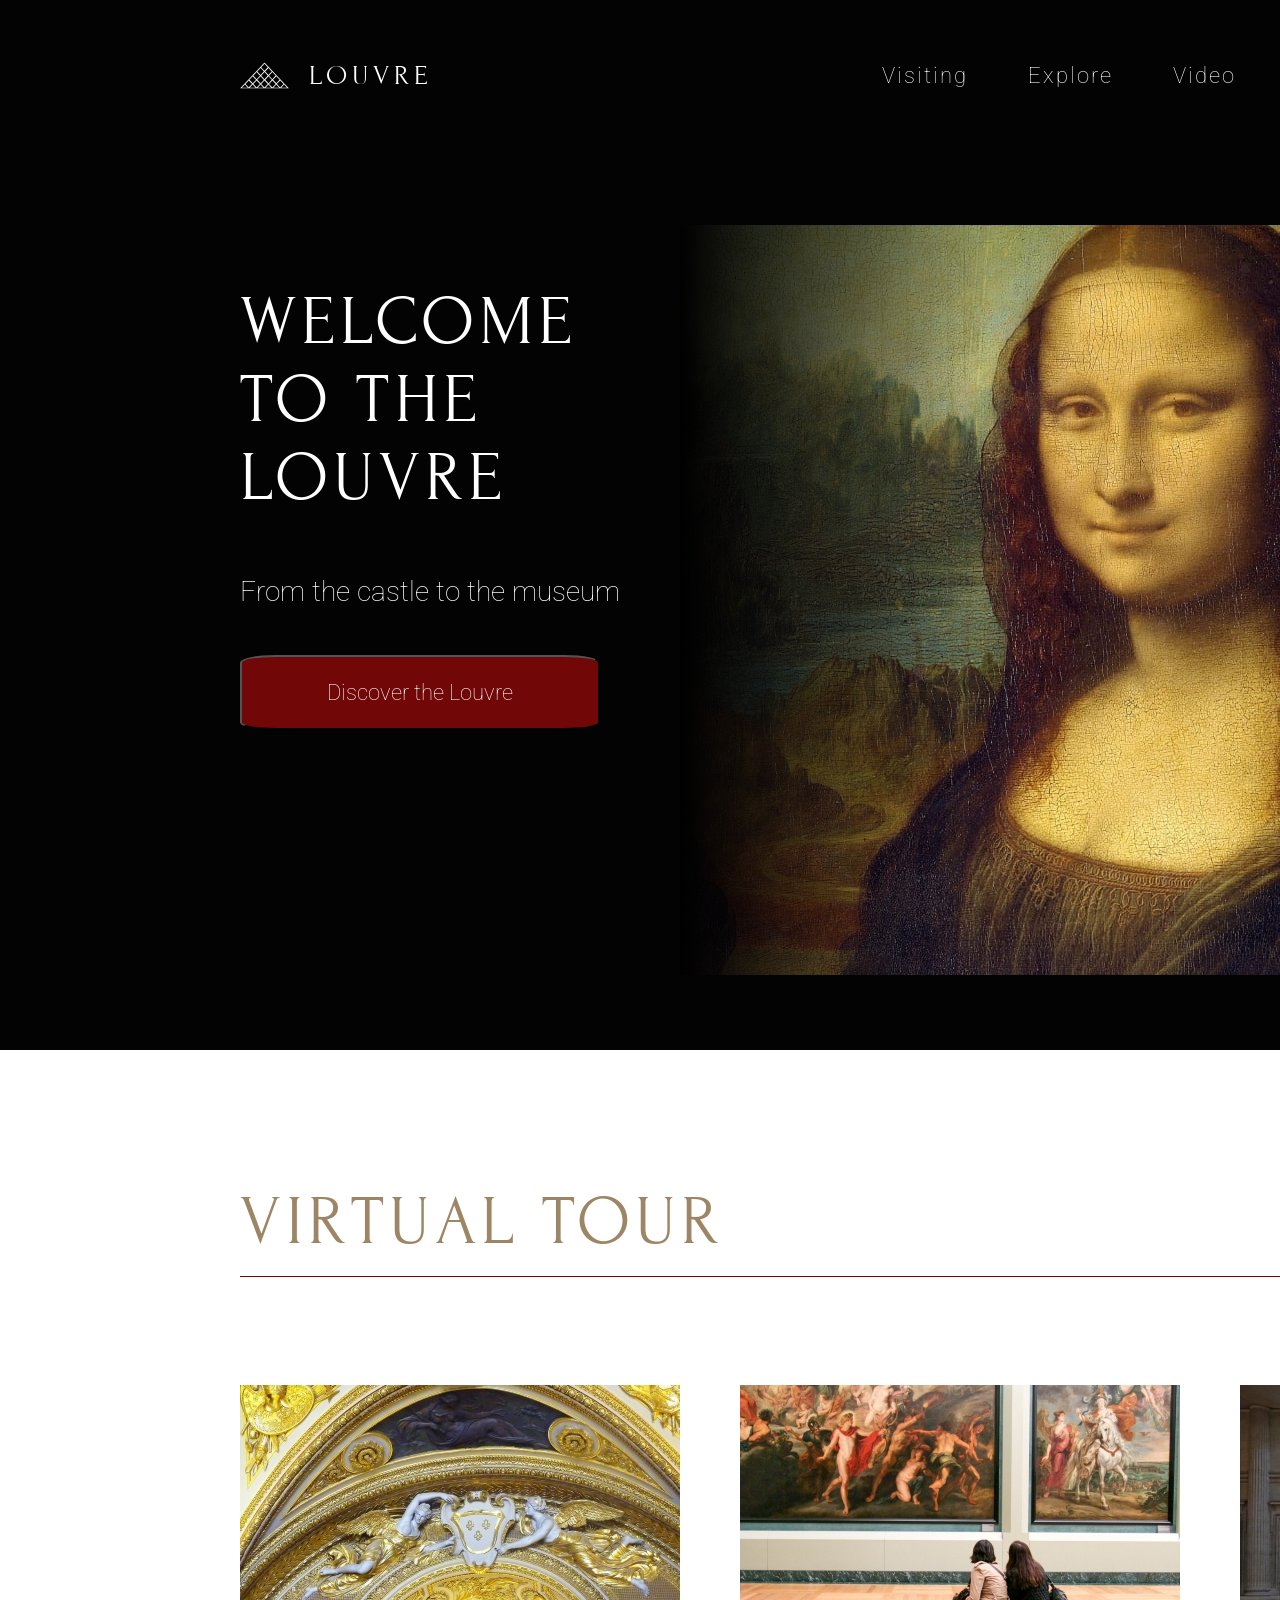
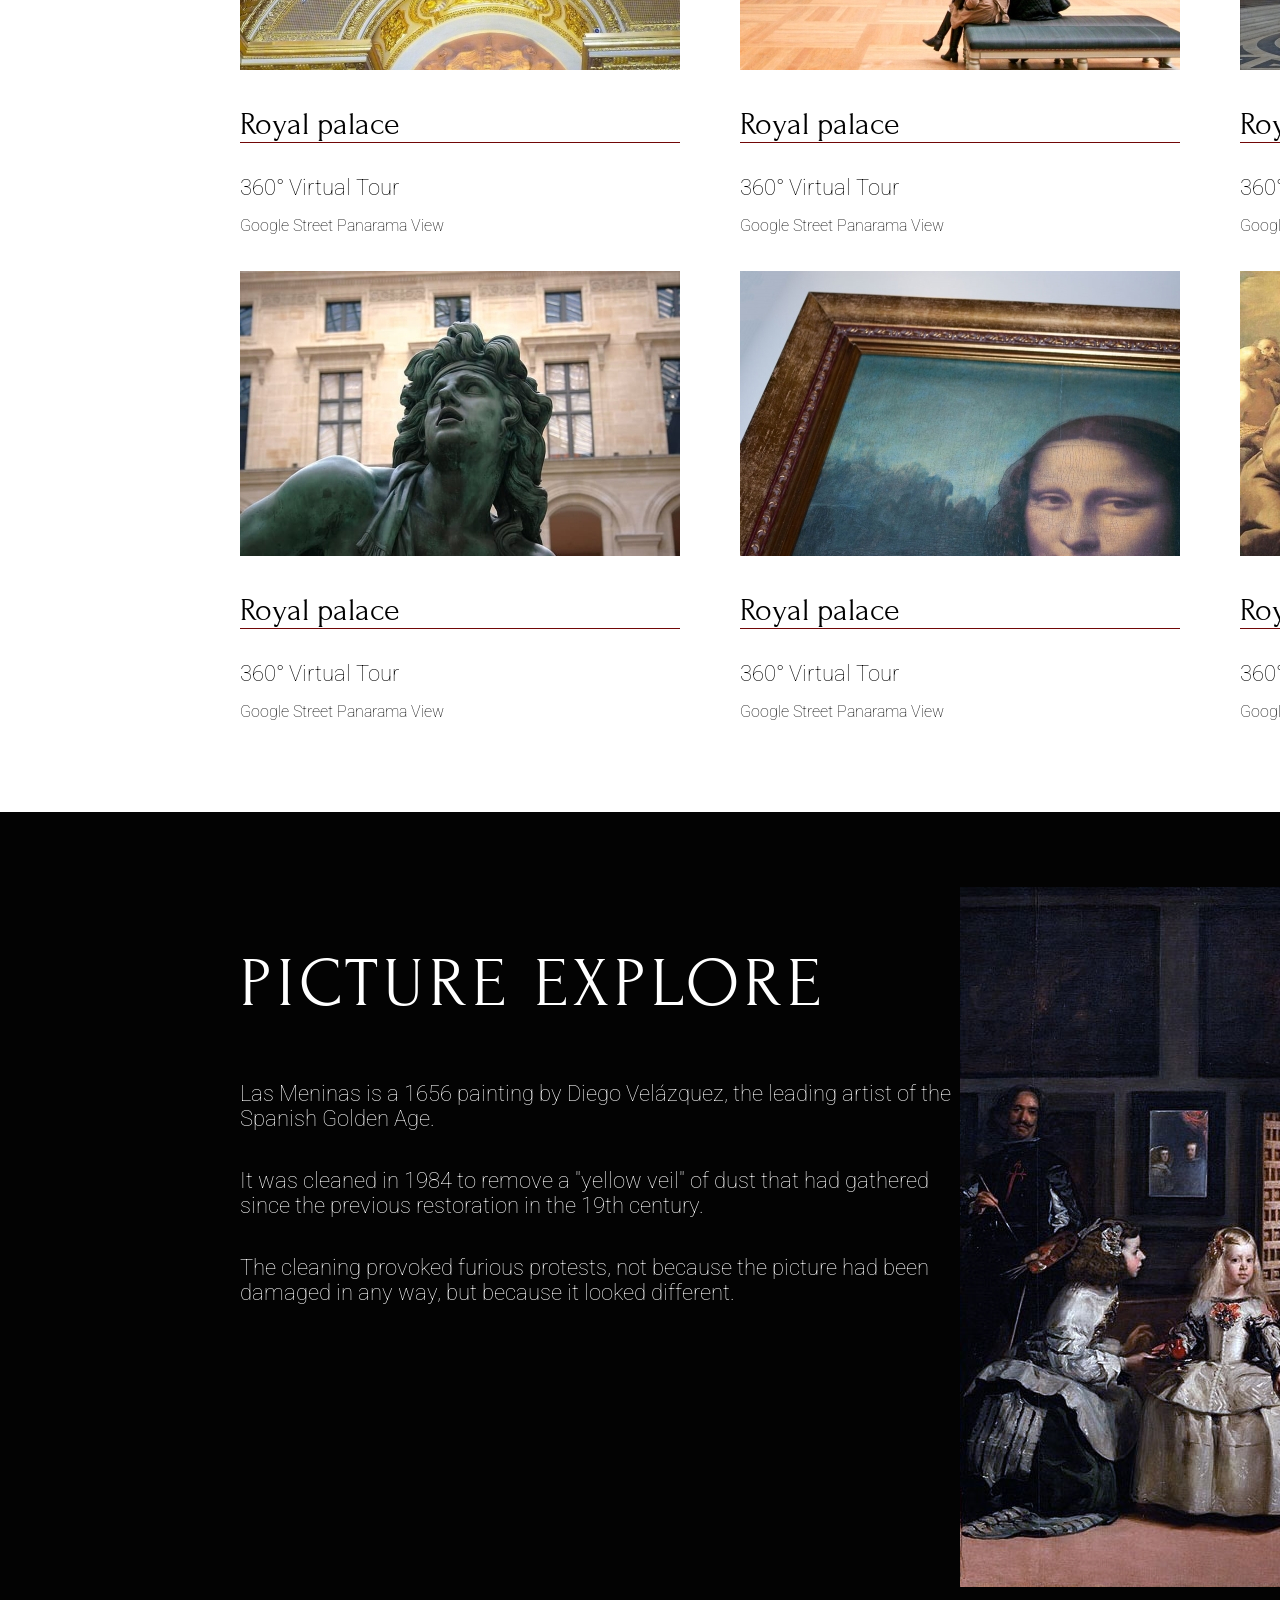
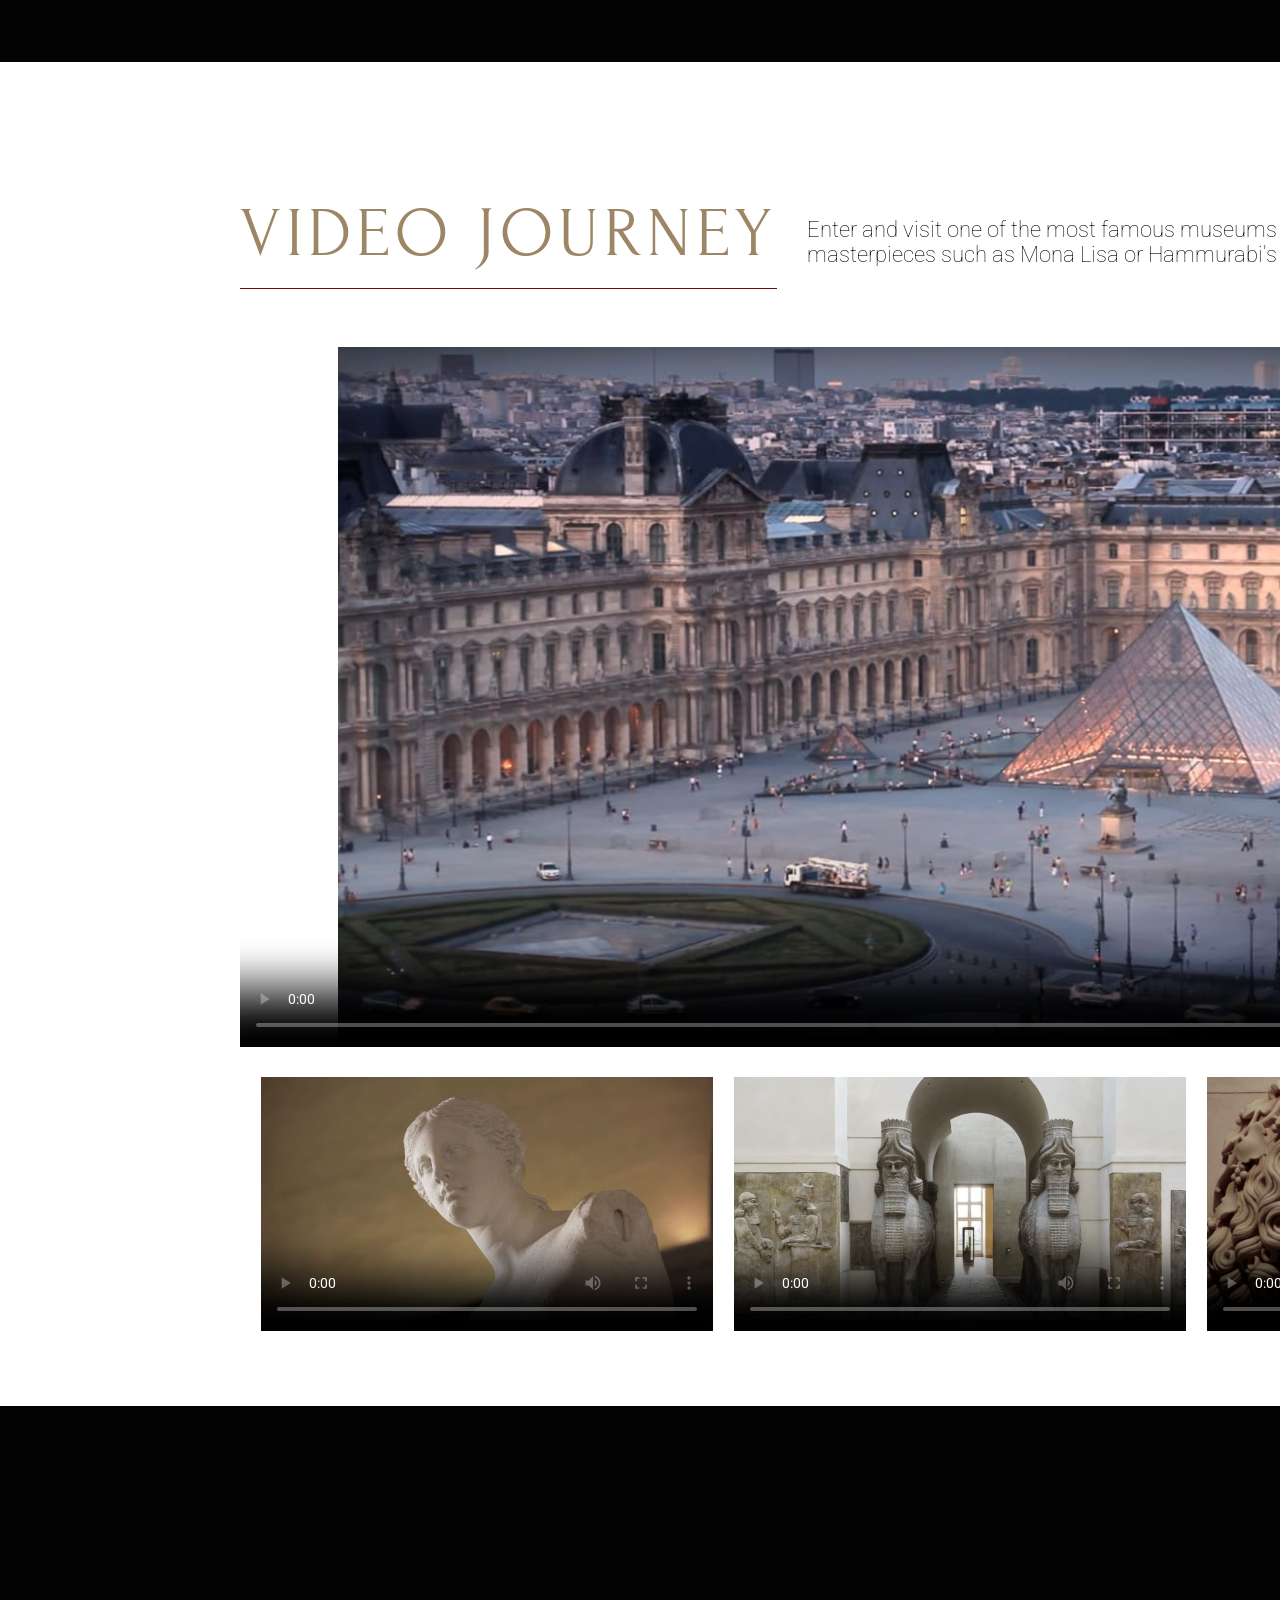
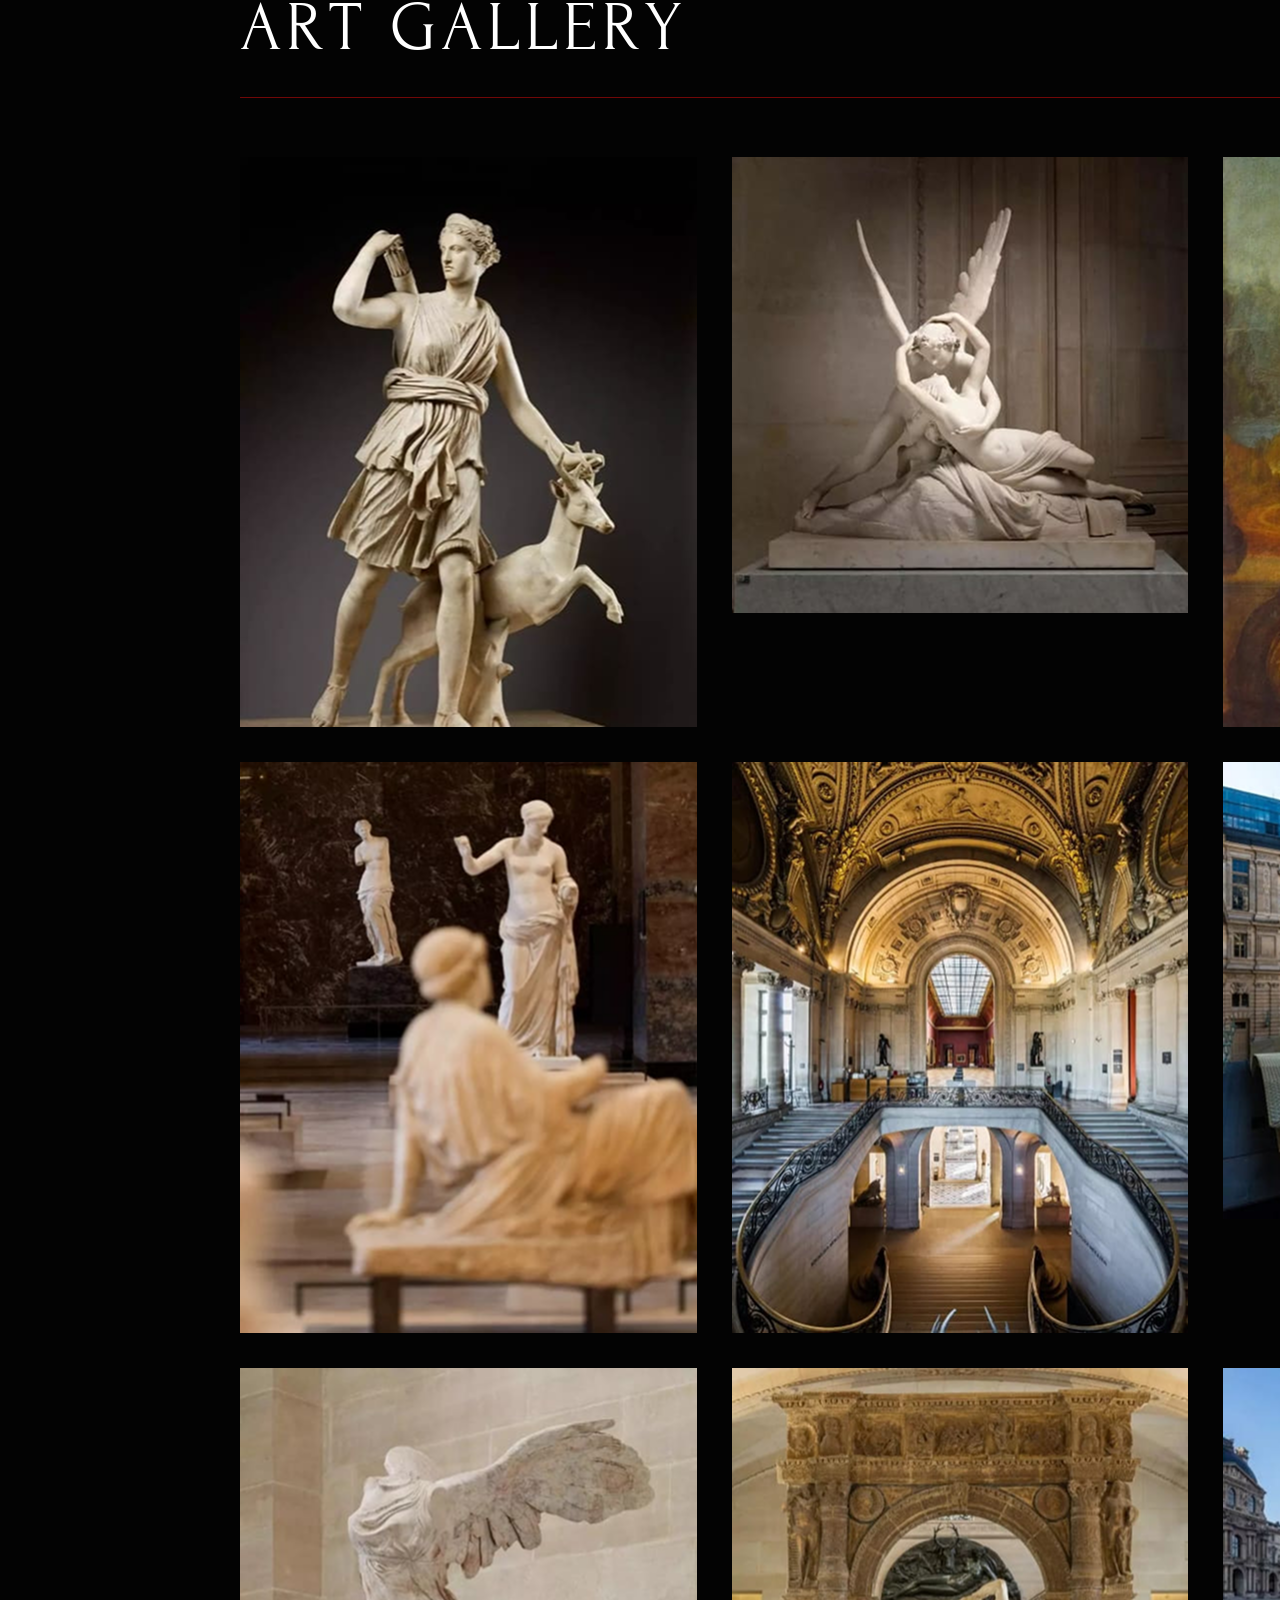
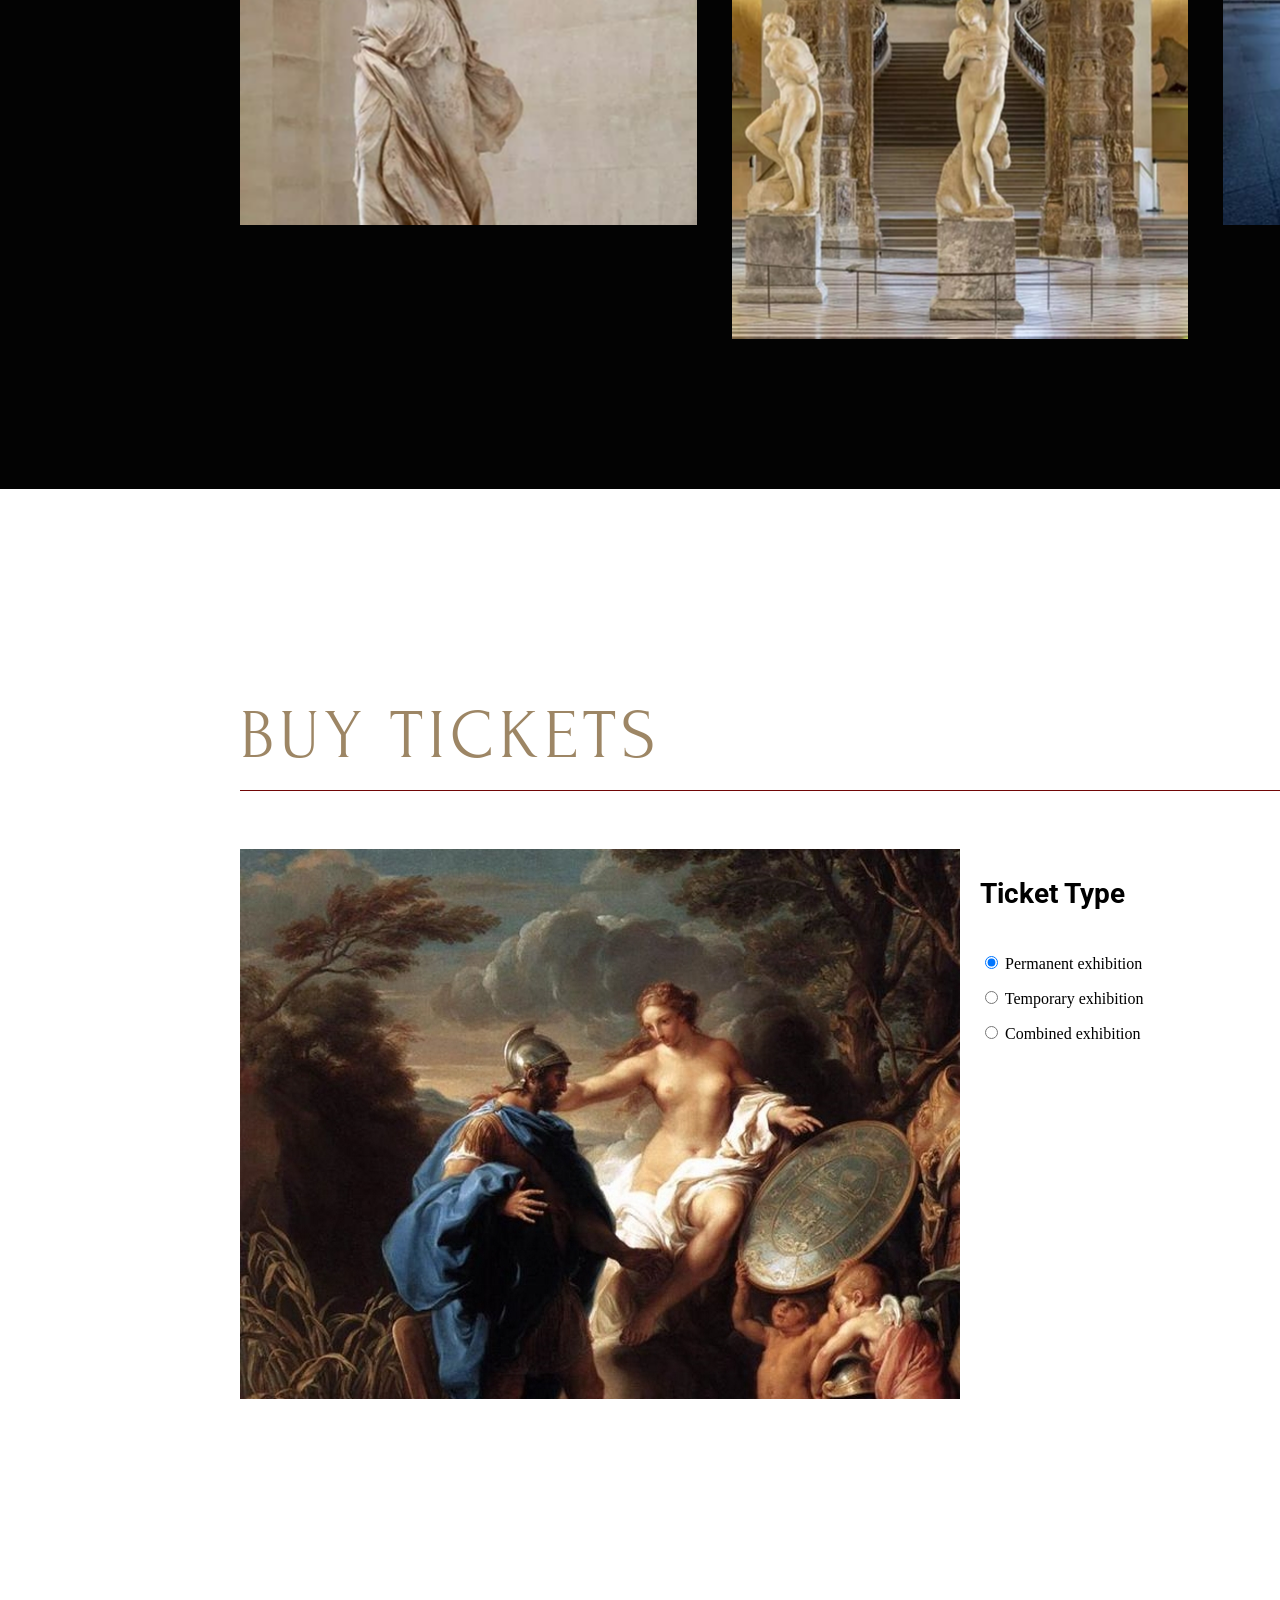
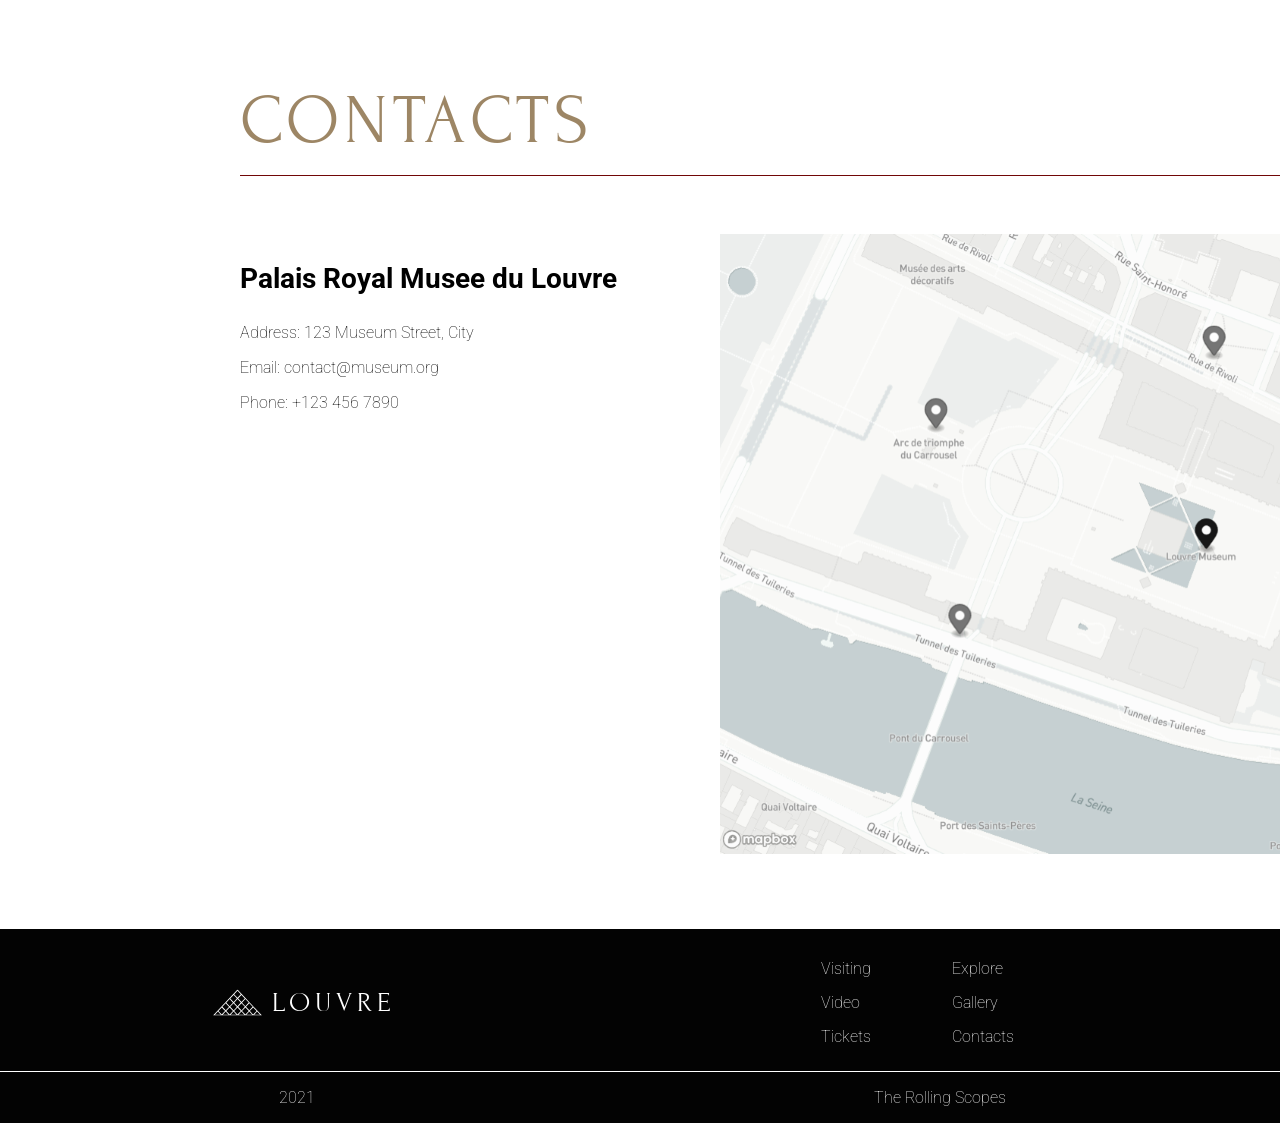
==== index1.html @ 19743699 "docs: doc transfer" ====
<!DOCTYPE html>
<html>
<head>
    <meta charset="UTF-8" />
    <title>museum</title>
    <link rel="stylesheet" href="style.css" />
    <link rel="icon" href="assets/favicon.ico" />
<link rel="preconnect" href="https://fonts.googleapis.com">
<link rel="preconnect" href="https://fonts.gstatic.com" crossorigin>
<link href="https://fonts.googleapis.com/css2?family=Forum&family=Roboto:ital,wght@0,100..900;1,100..900&display=swap" rel="stylesheet">

</head>
<body>
    <header>
<div class="header-container">
    <div class="logo">
        <img src="/assets/img/Frame.svg" class="logo" srcset="" alt="logo">
        <p class="p_logo">LOUVRE</p>
    </div>
    <div class="nav">
        <ul class="header_nav">
            <li>Visiting</li>
            <li>Explore</li>
            <li>Video</li>
            <li>Gallery</li>
            <li>Tickets</li>
            <li>Contacts</li>
        </ul>
    </div>
</div>
    </header>
    <main> 
    <section class="dark-section welcome">
<div class="welcome">
    <div class="welcome_text">
        <h2>WELCOME <br> TO THE LOUVRE</h2>
        <h5>From the castle to the museum</h5>
        <button class="welcome_button">Discover the Louvre</button>
    </div>
    <img src="/assets/img/1.png" alt="welcome" class="welcome">
</div>
    </section>

        <section class="virtual_tour">
    <div class="section_container visiting">
<h2 class="h2_white">VIRTUAL TOUR</h2>
<div class="gallery">
    <article>
        <img src="/assets/img/Rectangle-5.jpg" alt="">
        <h3>Royal palace</h3>
        <h5>360° Virtual Tour</h5>
        <p>Google Street Panarama View</p>
    </article>
    <article>
        <img src="/assets/img/Rectangle-4.jpg" alt="">
        <h3>Royal palace</h3>
        <h5>360° Virtual Tour</h5>
        <p>Google Street Panarama View</p>
    </article>
    <article>
                <img src="/assets/img/Rectangle-3.jpg" alt="">
        <h3>Royal palace</h3>
        <h5>360° Virtual Tour</h5>
        <p>Google Street Panarama View</p>
    </article>
    <article>
                <img src="/assets/img/Rectangle-2.jpg" alt="">
        <h3>Royal palace</h3>
        <h5>360° Virtual Tour</h5>
        <p>Google Street Panarama View</p>
    </article>
    <article>
                <img src="/assets/img/Rectangle-1.jpg" alt="">
        <h3>Royal palace</h3>
        <h5>360° Virtual Tour</h5>
        <p>Google Street Panarama View</p>
    </article>
    <article>
                <img src="/assets/img/Rectangle.jpg" alt="">
        <h3>Royal palace</h3>
        <h5>360° Virtual Tour</h5>
        <p>Google Street Panarama View</p>
    </article>
</div>
    </div>
    </section>

        <section class="dark-section explore">
    <div class="section_container explore">
<div class="explore">
    <h2>Picture explore</h2>
    <h5>Las Meninas is a 1656 painting by Diego Velázquez, the leading artist of the Spanish Golden Age.
    </h5>
    <h5>It was cleaned in 1984 to remove a "yellow veil" of dust that had gathered since the previous restoration in the 19th century.</h5>
    <h5>The cleaning provoked furious protests, not because the picture had been damaged in any way, but because it looked different.</h5>
</div>
<img src="/assets/img/Rectangle1.png" alt="">
    </div>
    </section>

        <section class="section video">
    <div class="section_container video_gallery">
        <div class="text">
<h2 class="h2_white">video journey</h2>
<h5>Enter and visit one of the most famous museums in the world and enjoy masterpieces such as Mona Lisa or Hammurabi's Code</h5>
</div>
<div class="video">
<video
  src="assets/video/video.mp4"
  poster="assets/video/poster0.jpg"
  controls
class="video_first"></video>
<div class="other_video">
<video
  src="assets/video/video1.mp4"
  poster="assets/video/poster1.jpg"
  controls
class="video_other"></video>
<video
  src="assets/video/video2.mp4"
  poster="assets/video/poster2.jpg"
  controls
class="video_other"></video>
<video
  src="assets/video/video3.mp4"
  poster="assets/video/poster3.jpg"
  controls
class="video_other"></video>
</div>
</div>
    </div>
    </section>

        <section class="dark-section gallery">
  <div class="gallery-section">
    <h2 class="gallery-header">Art Gallery</h2>
    <div class="gallery-grid">
      <img src="assets/img/gallery 2/1.png" alt="Gallery Image 1">
      <img src="assets/img/gallery 2/2.png" alt="Gallery Image 2">
      <img src="assets/img/gallery 2/3.png" alt="Gallery Image 3">
      <img src="assets/img/gallery 2/4.png" alt="Gallery Image 4">
      <img src="assets/img/gallery 2/5.png" alt="Gallery Image 5">
      <img src="assets/img/gallery 2/6.png" alt="Gallery Image 6">
      <img src="assets/img/gallery 2/7.png" alt="Gallery Image 7">
      <img src="assets/img/gallery 2/8.png" alt="Gallery Image 8">
      <img src="assets/img/gallery 2/9.png" alt="Gallery Image 9">
    </div>
  </div>
    </section>

        <section class="tickets">
      <div class="tickets-section">
    <h2 class="h2_white">Buy tickets</h2>
    <div class="tickets_content">
      <img src="/assets/img/Tickets.png" alt="">
     
        <form action=""> 
          <div class="form">
<div class="radio">
  <p class="bold">Ticket Type</p>

  <label class="radio-option">
    <input type="radio" name="type" id="Permanent" value="Permanent" checked>
    <span>Permanent exhibition</span>
  </label>

  <label class="radio-option">
    <input type="radio" name="type" id="Temporary" value="Temporary">
    <span>Temporary exhibition</span>
  </label>

  <label class="radio-option">
    <input type="radio" name="type" id="Combined" value="Combined">
    <span>Combined exhibition</span>
  </label>
</div>

<div class="tickets_quantity">
  <p class="bold">Amount</p>

  <label for="regular">   
    <span>Basic 18+ </span><br>
   <input type="number" name="regular" id="regular" min="0" value="1"><br>
  </label><br>

  <label for="senior">  <span>Senior 65+</span><br>    
    <input type="number" name="senior" id="senior" min="0" value="1"><br></label><br>

    <p class="bold">Total €220</p>
    <input type="button" value="Buy now" class="buy_button">
</div>
<div >
</form>
</div>
</div>
      </div>
    </div>
</div>
  </div>
    </section>

        <section class="contacts">
      <div class="section_container">
    <h2 class="h2_white">Contacts</h2>

    <div class="contacts_info">
      <div class="contacts_text">
    <p class="bold">Palais Royal Musee du Louvre</p>
    <p>Address: 123 Museum Street, City</p>
    <p>Email: contact@museum.org</p>
    <p>Phone: +123 456 7890</p></div>
    <img src="/assets/img/map.png" alt="map" class="map"></div>  
  </div>

    </section>
</main>
    <footer>
      <div class="footer_top">
        <div class="footer_logo">
        <img src="/assets/img/Frame.svg" class="logo" srcset="" alt="logo">
        <p class="p_logo">LOUVRE</p>
        </div>
      <nav class="footer_nav">
        <a href="#visiting">Visiting</a>
        <a href="#explore">Explore</a>
        <a href="#video">Video</a>
        <a href="#gallery">Gallery</a>
        <a href="#tickets">Tickets</a>
        <a href="#contacts">Contacts</a>
      </nav>

      <div class="footer_contacts">
<img src="/assets/img/icons/Youtube.png" alt="Youtube">
<img src="/assets/img/icons/Instagram.png" alt="Instagram">
<img src="/assets/img/icons/Facebook.png" alt="Facebook">
<img src="/assets/img/icons/Twitter.png" alt="Twitter">
<img src="/assets/img/icons/Pinterest.png" alt="Pinterest">

      </div>
    </div>
    <div class="footer_bottom">
      <p>2021</p>
      <p>The Rolling Scopes</p>
      <p>mamliusha</p>
    </div>
    </footer>

</body>
</html>
---- style.css ----
body{
    width: 1920px;
    display: flex;
    flex-direction: column;
    border: 0px;
    padding: 0px;
    margin: 0 auto;
}
section div{
    width: 1440px;
    margin: 0 auto;
}
header, 
footer{
    height: 150px;
    display: flex;
    flex-direction: row;
    justify-content: center;
    background-color: #030303;
}
div.logo{
display:flex;
flex-direction: row;
gap: 20px;
}

.p_logo{
    font-family: 'Forum', serif;
    font-size: 28px;
    letter-spacing: 5px;
    color: white;
}
.header-container {
  width: 1440px;
  display: flex;
  justify-content: space-between;
  align-items: center;
  
}

.nav,
.welcome_text{
    color: white;
}
.nav ul{
    display: flex;
    flex-direction: row;
    justify-content: space-between;
    list-style: none;
    font-family: 'Roboto',sans-serif;
    font-size: 22px;
    font-weight: 100;
    gap: 60px;
    letter-spacing: 2px;
    
}
div.welcome{
    display: flex;
}
img.welcome{
    height: 750px;
    width: 1000px;
}
h2{
    font-family: 'Forum',serif;
    font-size: 70px;
    letter-spacing: 5px;
    font-weight: 100;
    text-transform: uppercase;
}
h5{
    font-family: 'Roboto', sans-serif;
    font-weight: 100;
    font-size: 22px;
}
.welcome_button{
    background-color: #710707;
    width: 360px;
    height: 75px;
    color: white;
    font-family: 'Roboto', sans-serif;
    font-weight: 100;
    font-size: 22px;
    border-radius: 10%;
}
.visiting h2{
    color: #9D8665;
}

.gallery{
    padding-top: 50px;
    display: flex;
    flex-wrap: wrap;
  justify-content: space-between;
  gap: 20px;
  margin: 0 auto;
}
h3{
font-family: 'Forum', serif;
font-size: 32px;
border-bottom: 1px solid #710707;
font-weight: 100;
}
.welcome_text h5{
    font-size: 28px;
}
article h5{
    font-size: 22px;
    padding: 0;
    margin: 0;
}
p,a{
font-family: 'Roboto', sans-serif;
font-weight: 100;
font-size: 18;
text-decoration: none;
}
a{
    color: white;
}
.footer_nav{
    display: grid;
    grid-template-columns: 50% 50%;
    column-gap: 50px;
    row-gap: 15px;
}
.explore h2,
.explore h5{
    color: white;
}

.h2_white{
    padding-bottom: 15px;
    border-bottom: 1px solid #710707;
    color: #9D8665;
}
.section_container.explore{
    display: flex;
    flex-direction: row;
}

.gallery-section {
  padding: 75px 0;
}
.gallery-header {
  font-family: 'Forum', serif;
  font-size: 70px;
  text-transform: uppercase;
  color: white;
  border-bottom: 1px solid #710707;
  padding-bottom: 30px;
}
.gallery-grid {
  display: grid;
  grid-template-columns: repeat(3, 1fr);
  gap: 35px;
  margin-top: 50px;
}
.gallery-grid img {
  width: 100%;
  height: auto;
  object-fit: cover;
}
.tickets-section {
  padding: 75px 0;
}
.tickets-title {
  font-family: 'Forum', serif;
  font-size: 70px;
  text-transform: uppercase;
  color: #030303;
  border-bottom: 1px solid #710707;
  padding-bottom: 30px;
}
.tickets_content{
    display: flex;
    flex-direction: row;
    gap: 20px;
}
.form{
    display: flex;
    flex-direction: row;
}
.radio{
    display: flex;
    flex-direction: column;
    gap: 15px;
}
.bold{
    font-size: 28px;
    font-weight: bold;
}
.buy_button{
    width: 175px;
    height: 50px;
    color: white;
    background-color: #030303;
    font-family: 'Roboto',sans-serif;
    font-size: 22px;
}
.contacts{
    display: flex;
}
.contacts-section {
  padding: 75px 0;
  background-color: #030303;
  color: white;
}
.contacts_info{
    display: flex;
}

footer{
    background-color: #030303;
    display: flex;
    flex-direction: column;
    height: 100%;
    padding-top: 30px;
}

.footer_top{
    display: flex;
    flex-direction: row;
    justify-content: space-around;
    align-items: center;
    padding-bottom: 25px;
}
.text {
    width: 100%;
display: flex;
flex-direction: column;
}
.footer_logo{
    display: flex;
    gap: 10px;
}
.footer_contacts{
    display: flex;
    gap: 15px;
}

.footer_bottom{
    border-top: 0.5px solid white;
    display: flex;
    color: white;
    justify-content: space-around;
}

.text h5{
    width: 720px;
    align-self: center;
    padding-left: 30px;
}
.video_gallery .text{
    display: flex;
    flex-direction: row;
}
.video{
    display: flex;
flex-direction: column;
justify-content: center;
align-items: center;
}
.video_first{
    width: 100%;
    height: 700px;
}
.video_other{
    width: 452px;
    height: 254px;
}
.other_video{
    padding-top: 30px;
    display: flex;
    flex-direction: row;
    justify-content: space-evenly;
    align-items: center;
}
        section{
            padding: 75px 0;
        }
        .dark-section{
            background-color: #030303;
        }
        .video-section{
            padding-top: 90px;
        }
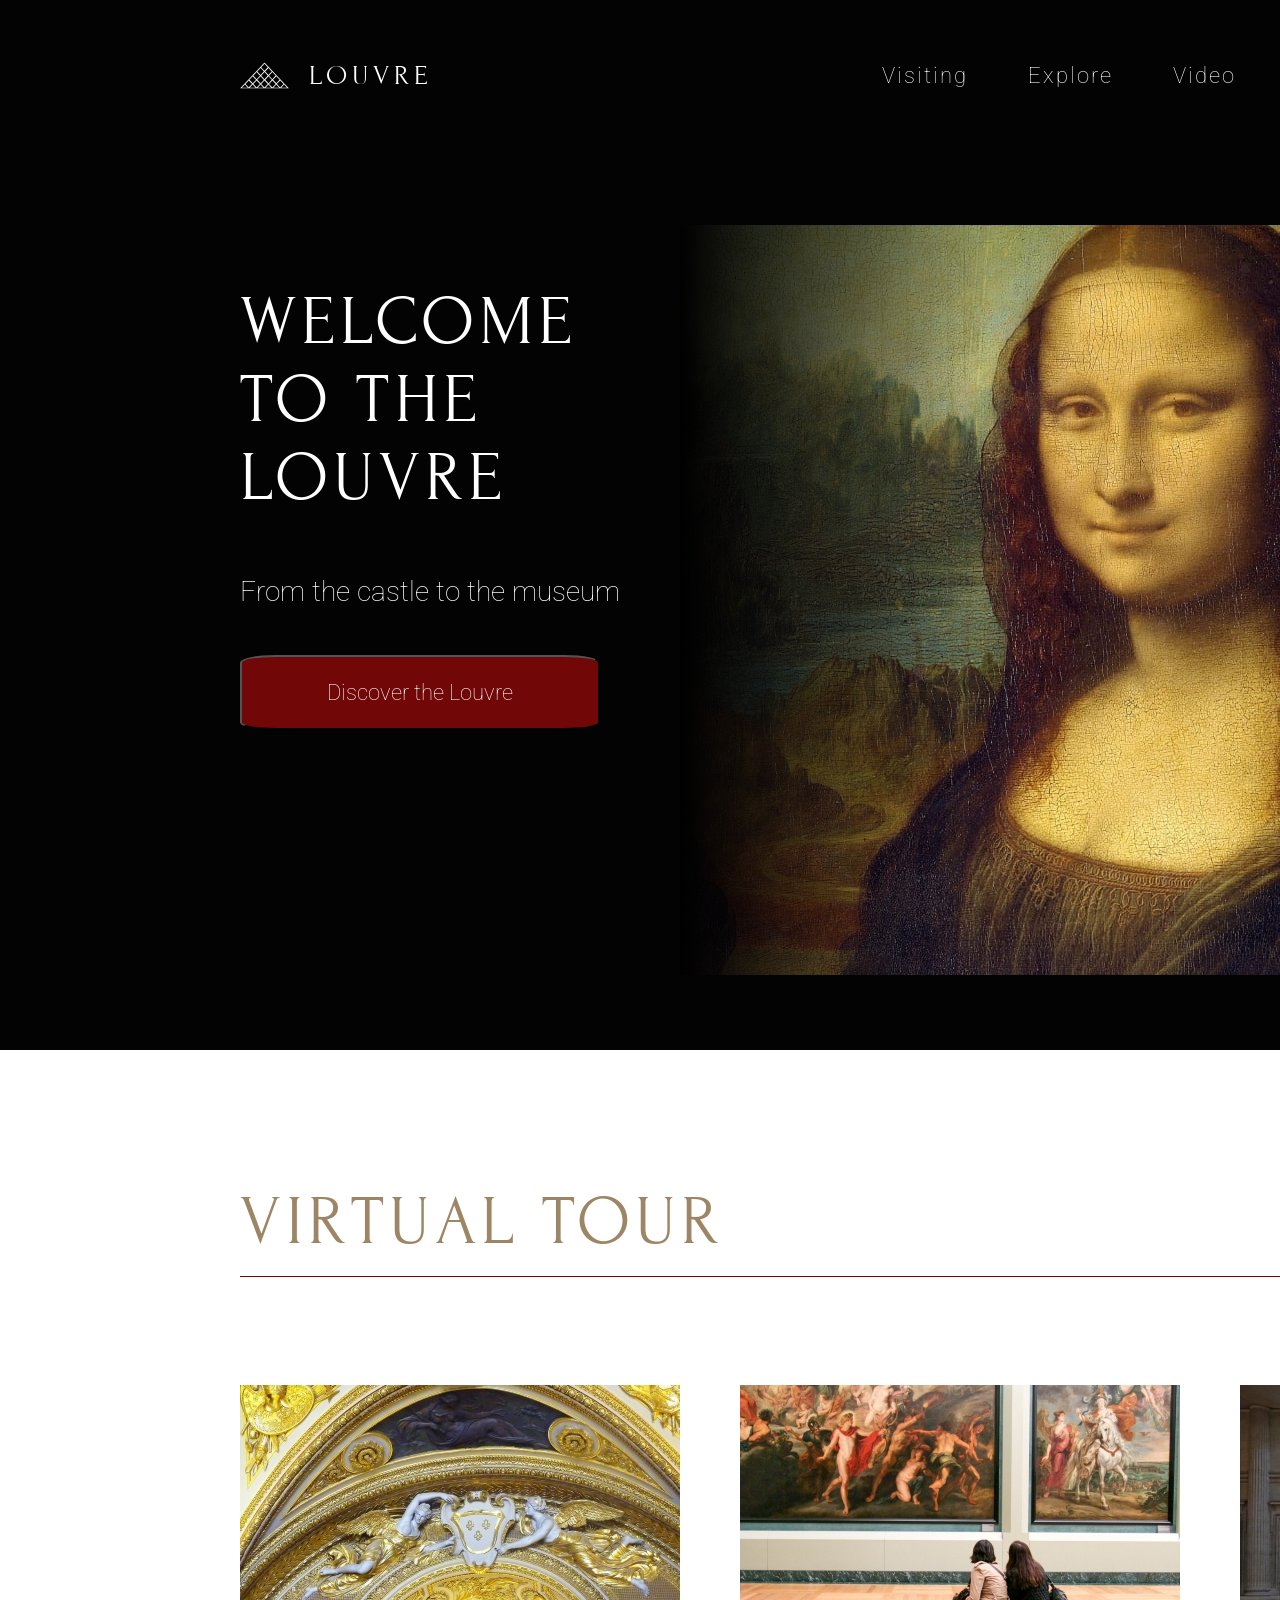
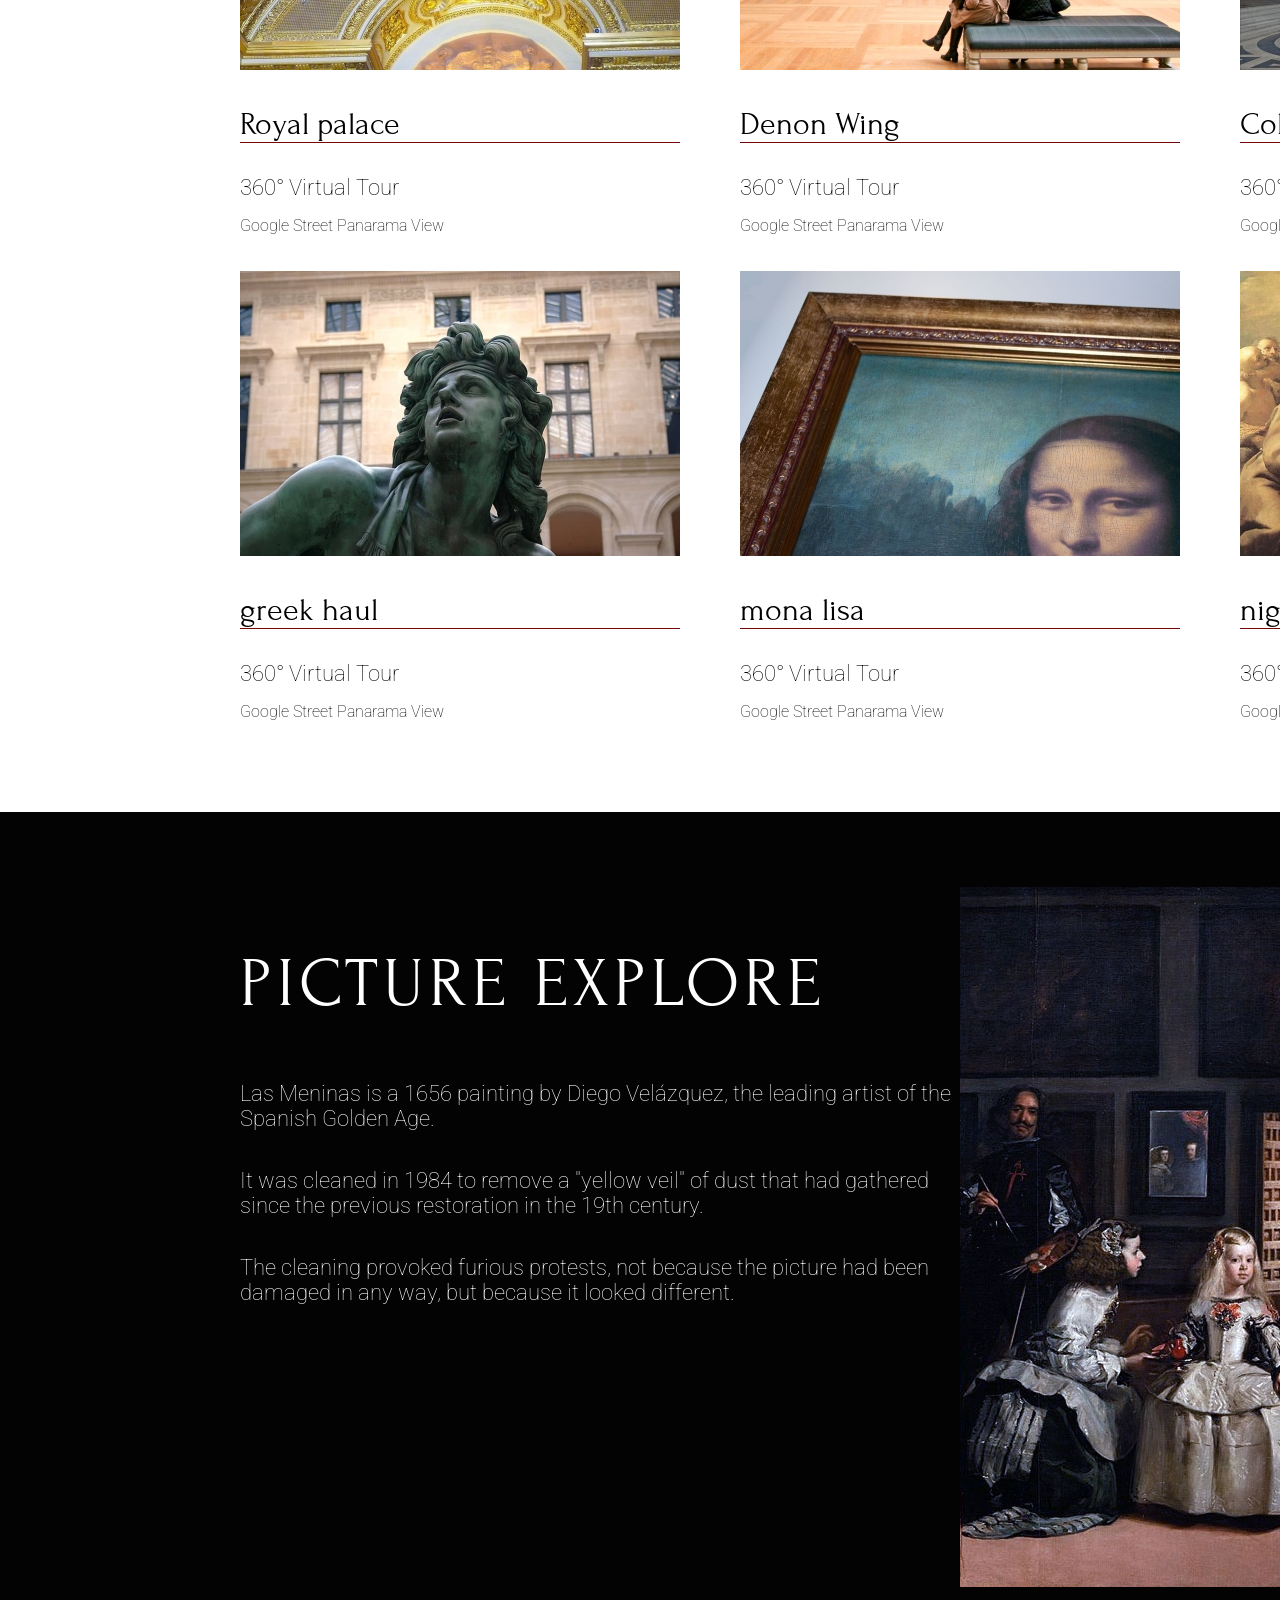
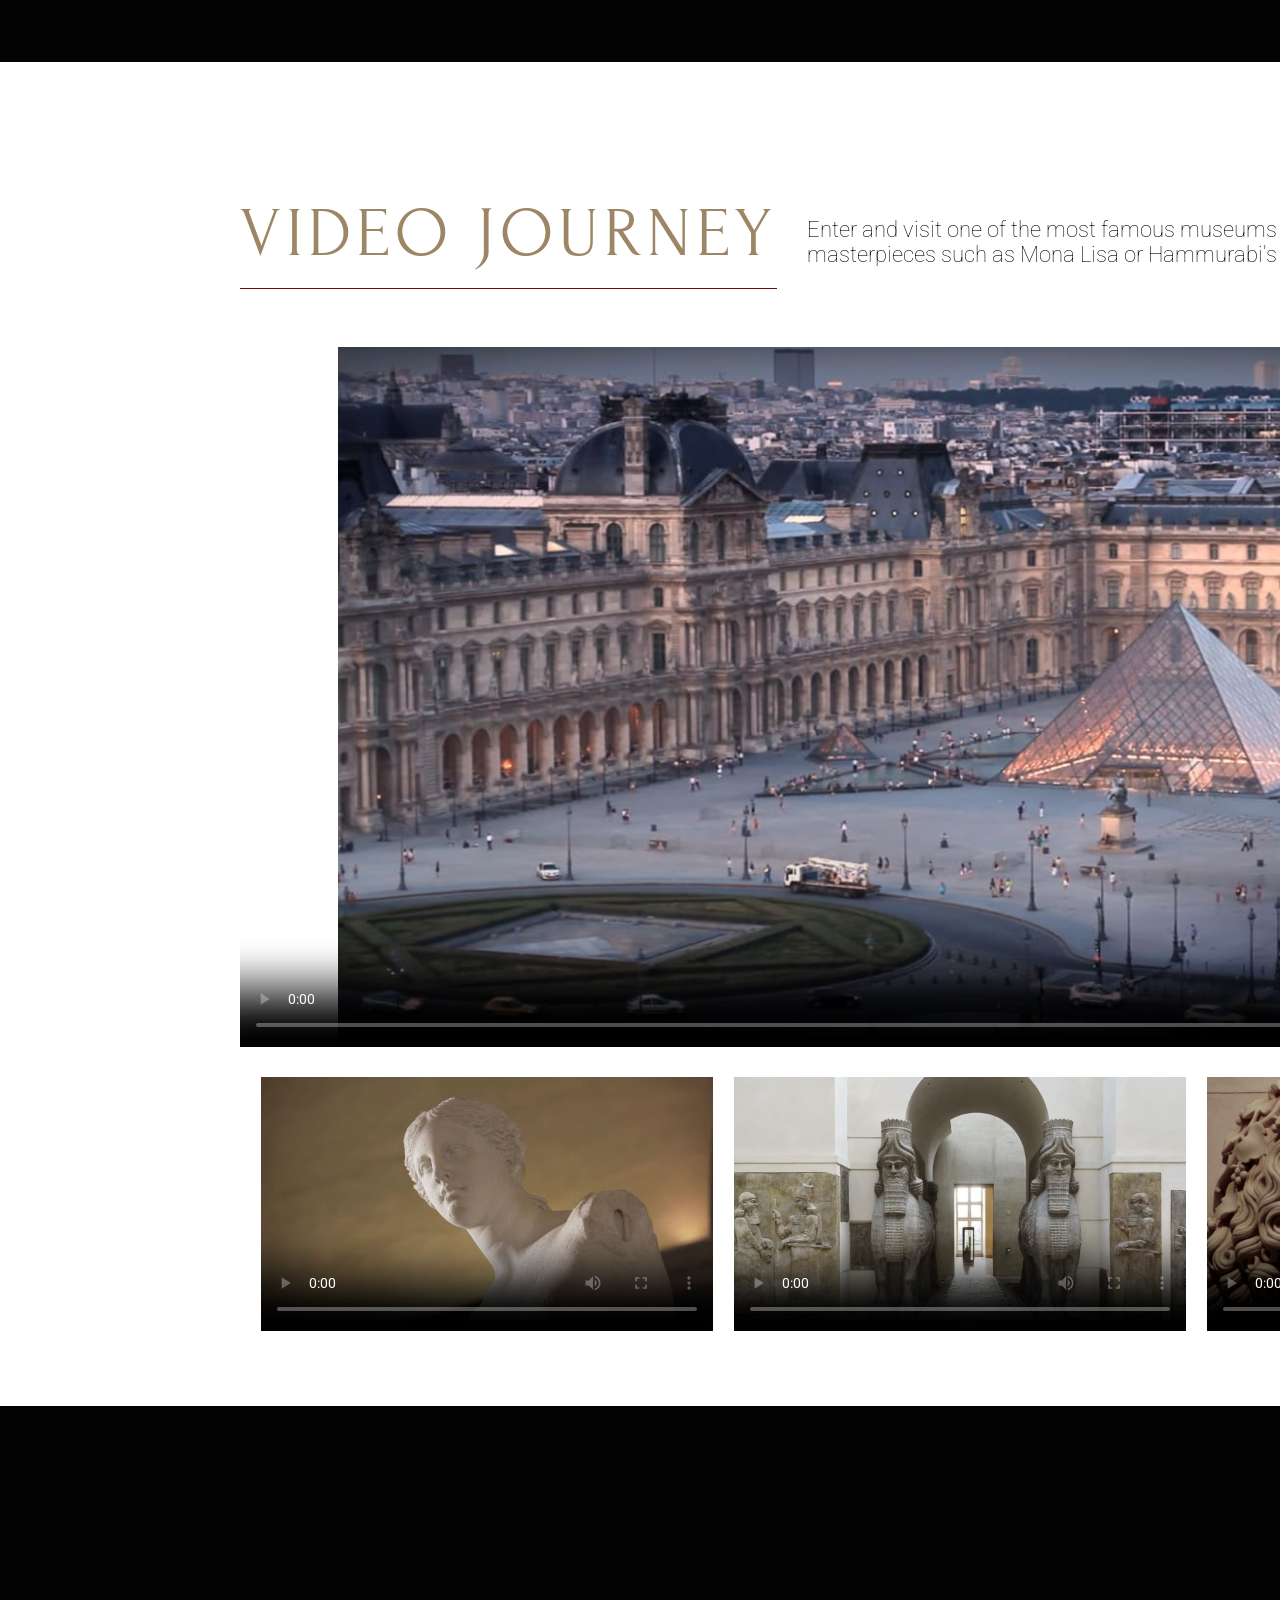
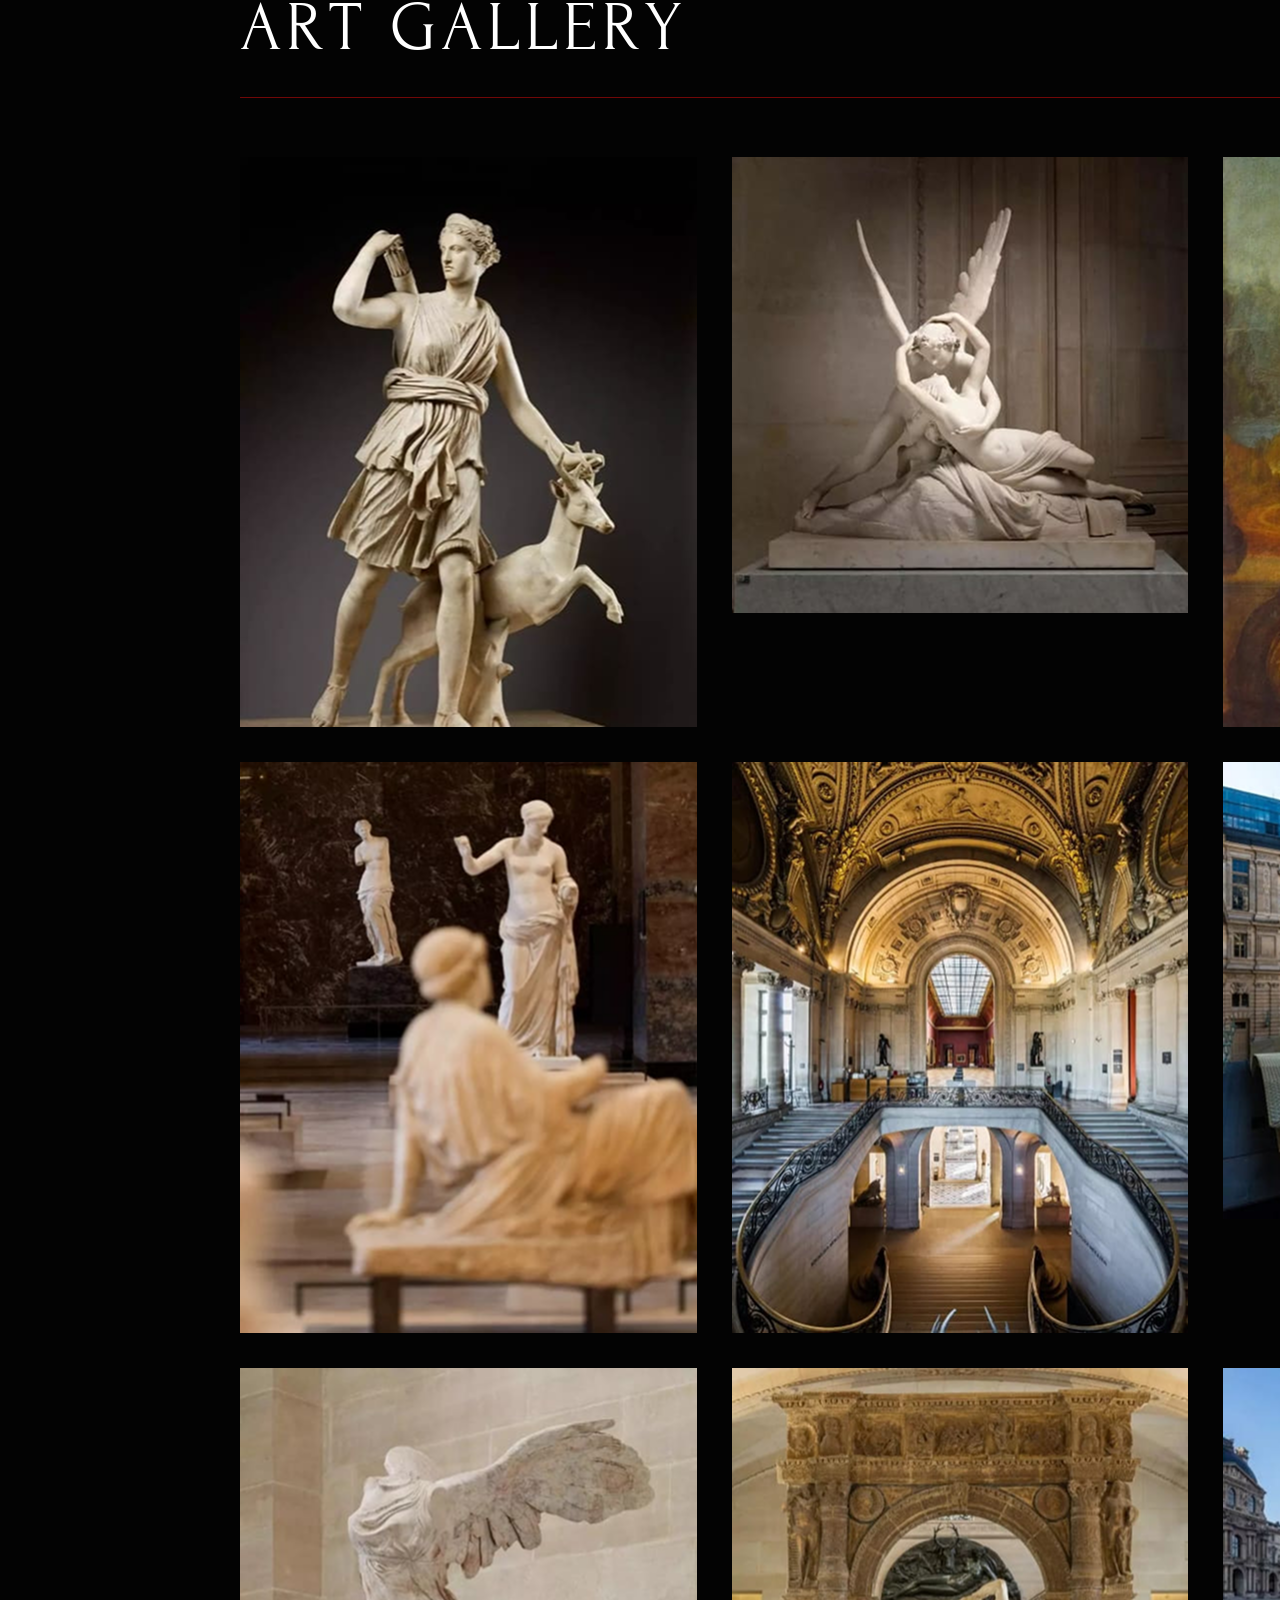
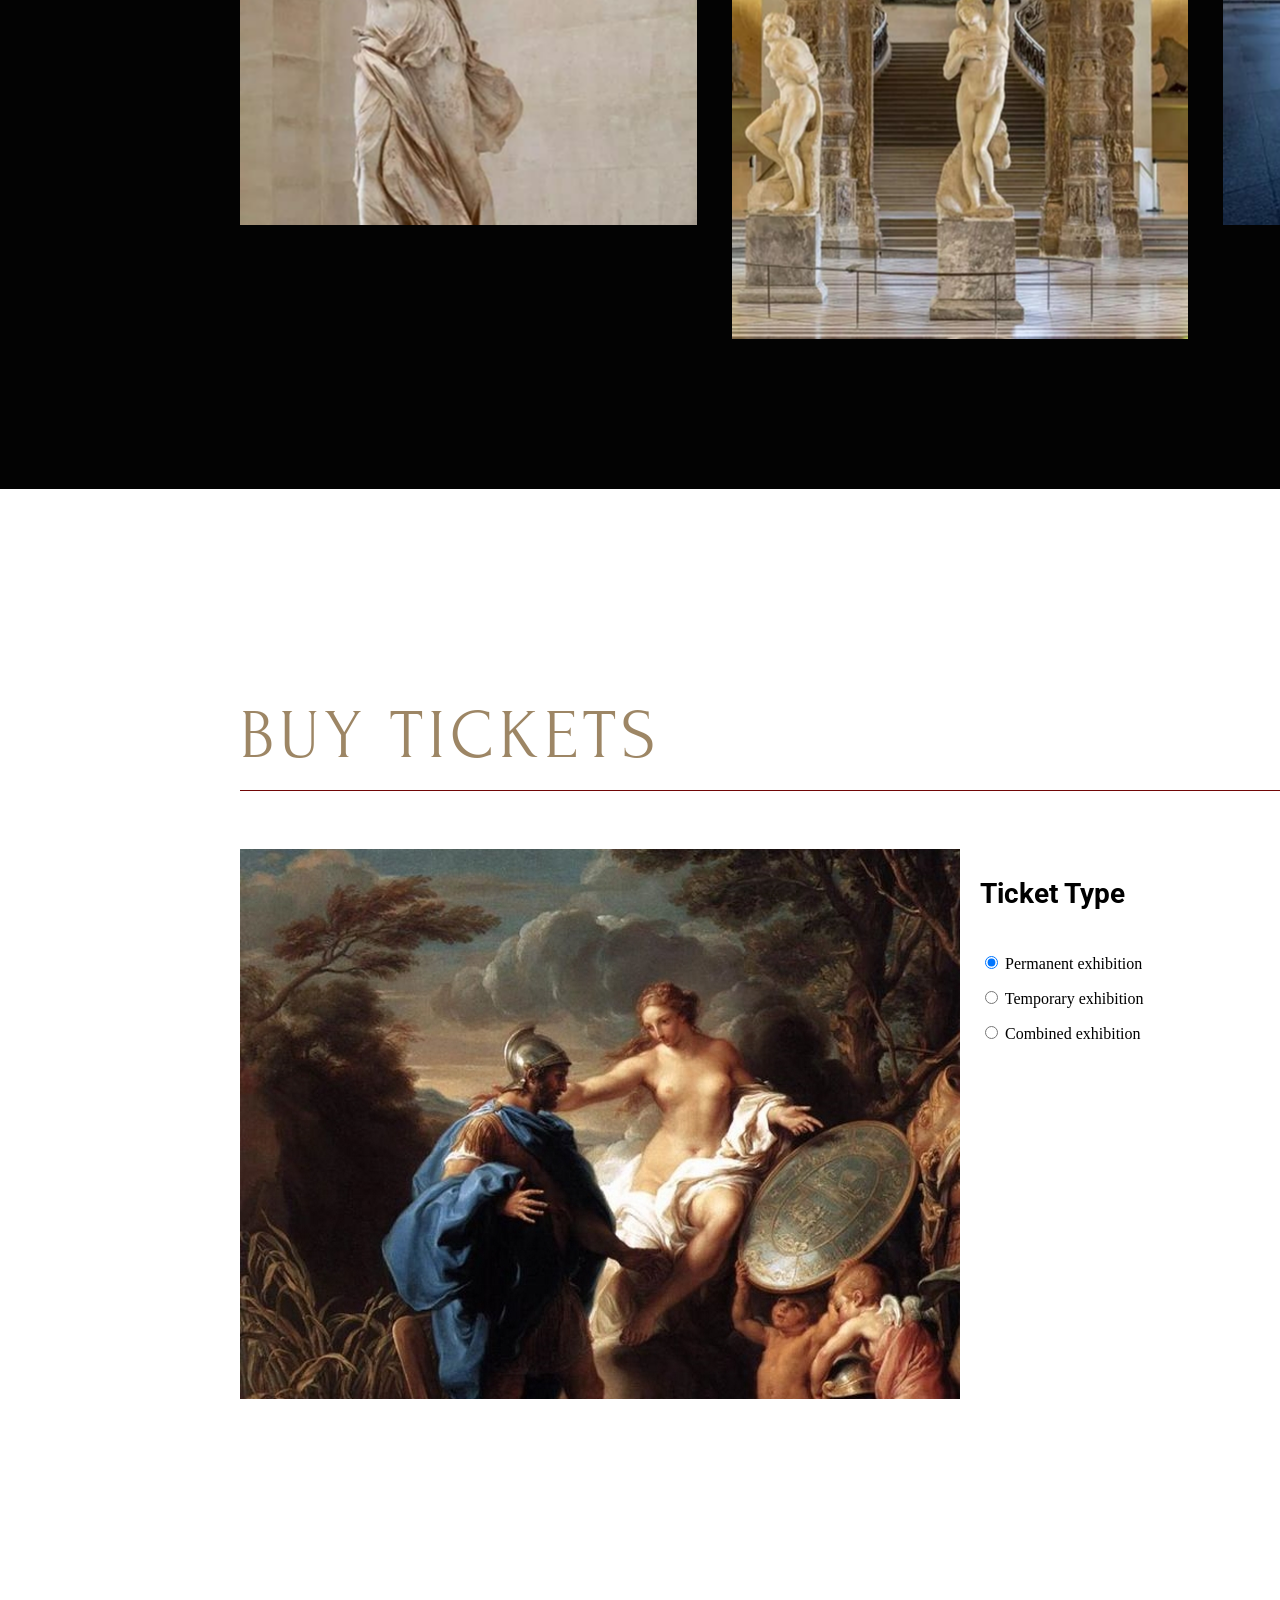
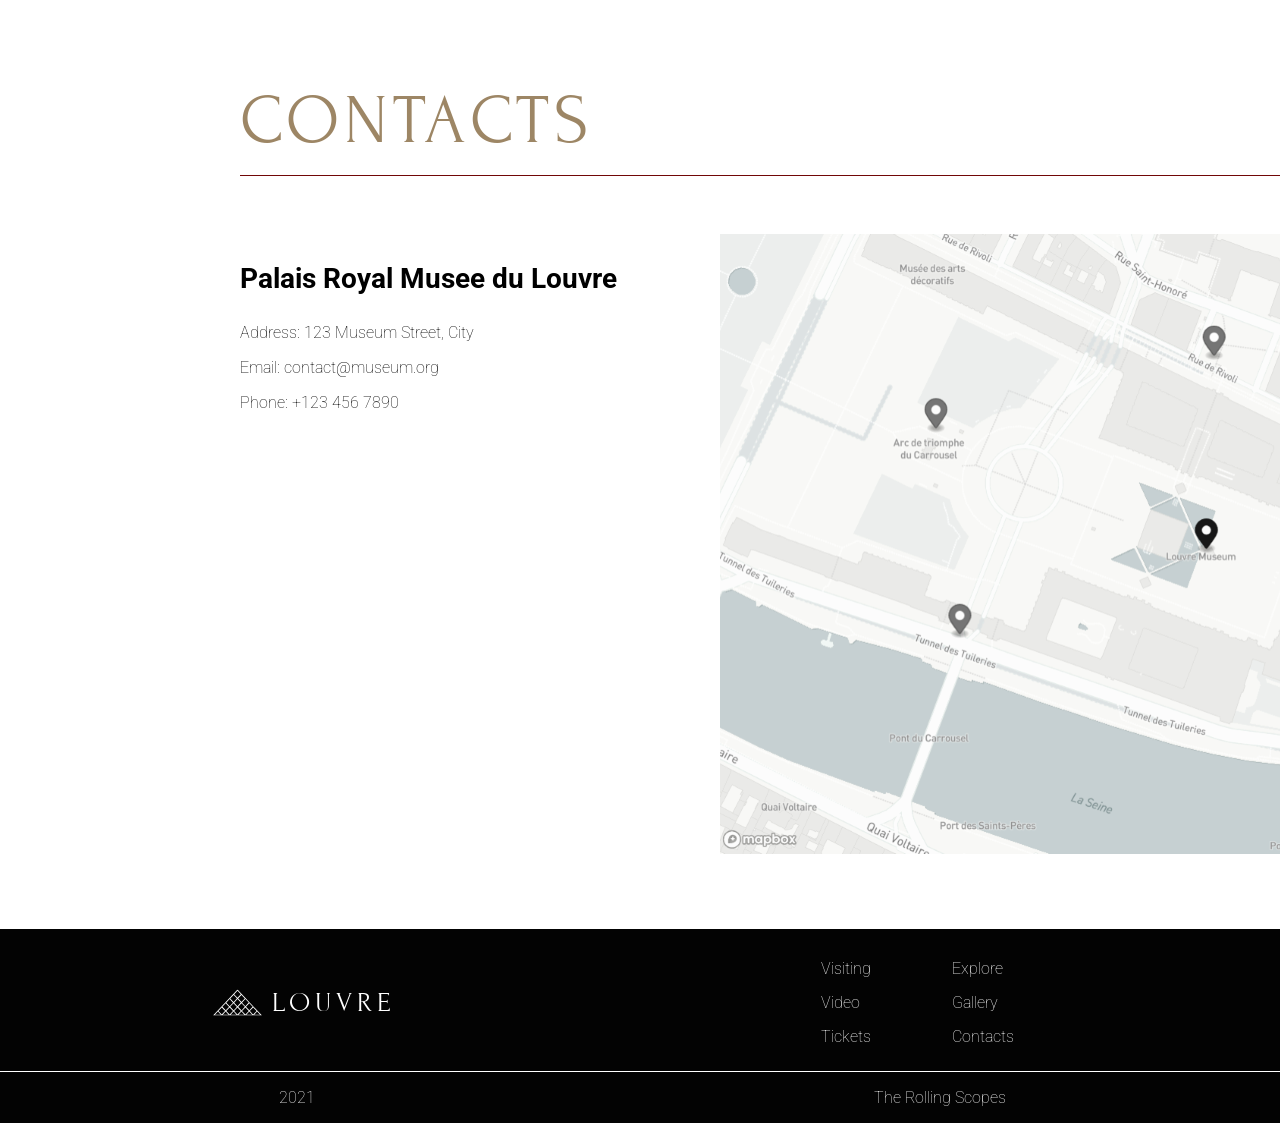
==== commit 3c33b565: "fix: grammar check" ====
--- a/index1.html
+++ b/index1.html
@@ -53,31 +53,31 @@
     </article>
     <article>
         <img src="/assets/img/Rectangle-4.jpg" alt="">
-        <h3>Royal palace</h3>
+        <h3>Denon Wing</h3>
         <h5>360° Virtual Tour</h5>
         <p>Google Street Panarama View</p>
     </article>
     <article>
                 <img src="/assets/img/Rectangle-3.jpg" alt="">
-        <h3>Royal palace</h3>
+        <h3>Colonnade Perrault</h3>
         <h5>360° Virtual Tour</h5>
         <p>Google Street Panarama View</p>
     </article>
     <article>
                 <img src="/assets/img/Rectangle-2.jpg" alt="">
-        <h3>Royal palace</h3>
+        <h3>greek haul</h3>
         <h5>360° Virtual Tour</h5>
         <p>Google Street Panarama View</p>
     </article>
     <article>
                 <img src="/assets/img/Rectangle-1.jpg" alt="">
-        <h3>Royal palace</h3>
+        <h3>mona lisa</h3>
         <h5>360° Virtual Tour</h5>
         <p>Google Street Panarama View</p>
     </article>
     <article>
                 <img src="/assets/img/Rectangle.jpg" alt="">
-        <h3>Royal palace</h3>
+        <h3>night palace</h3>
         <h5>360° Virtual Tour</h5>
         <p>Google Street Panarama View</p>
     </article>
